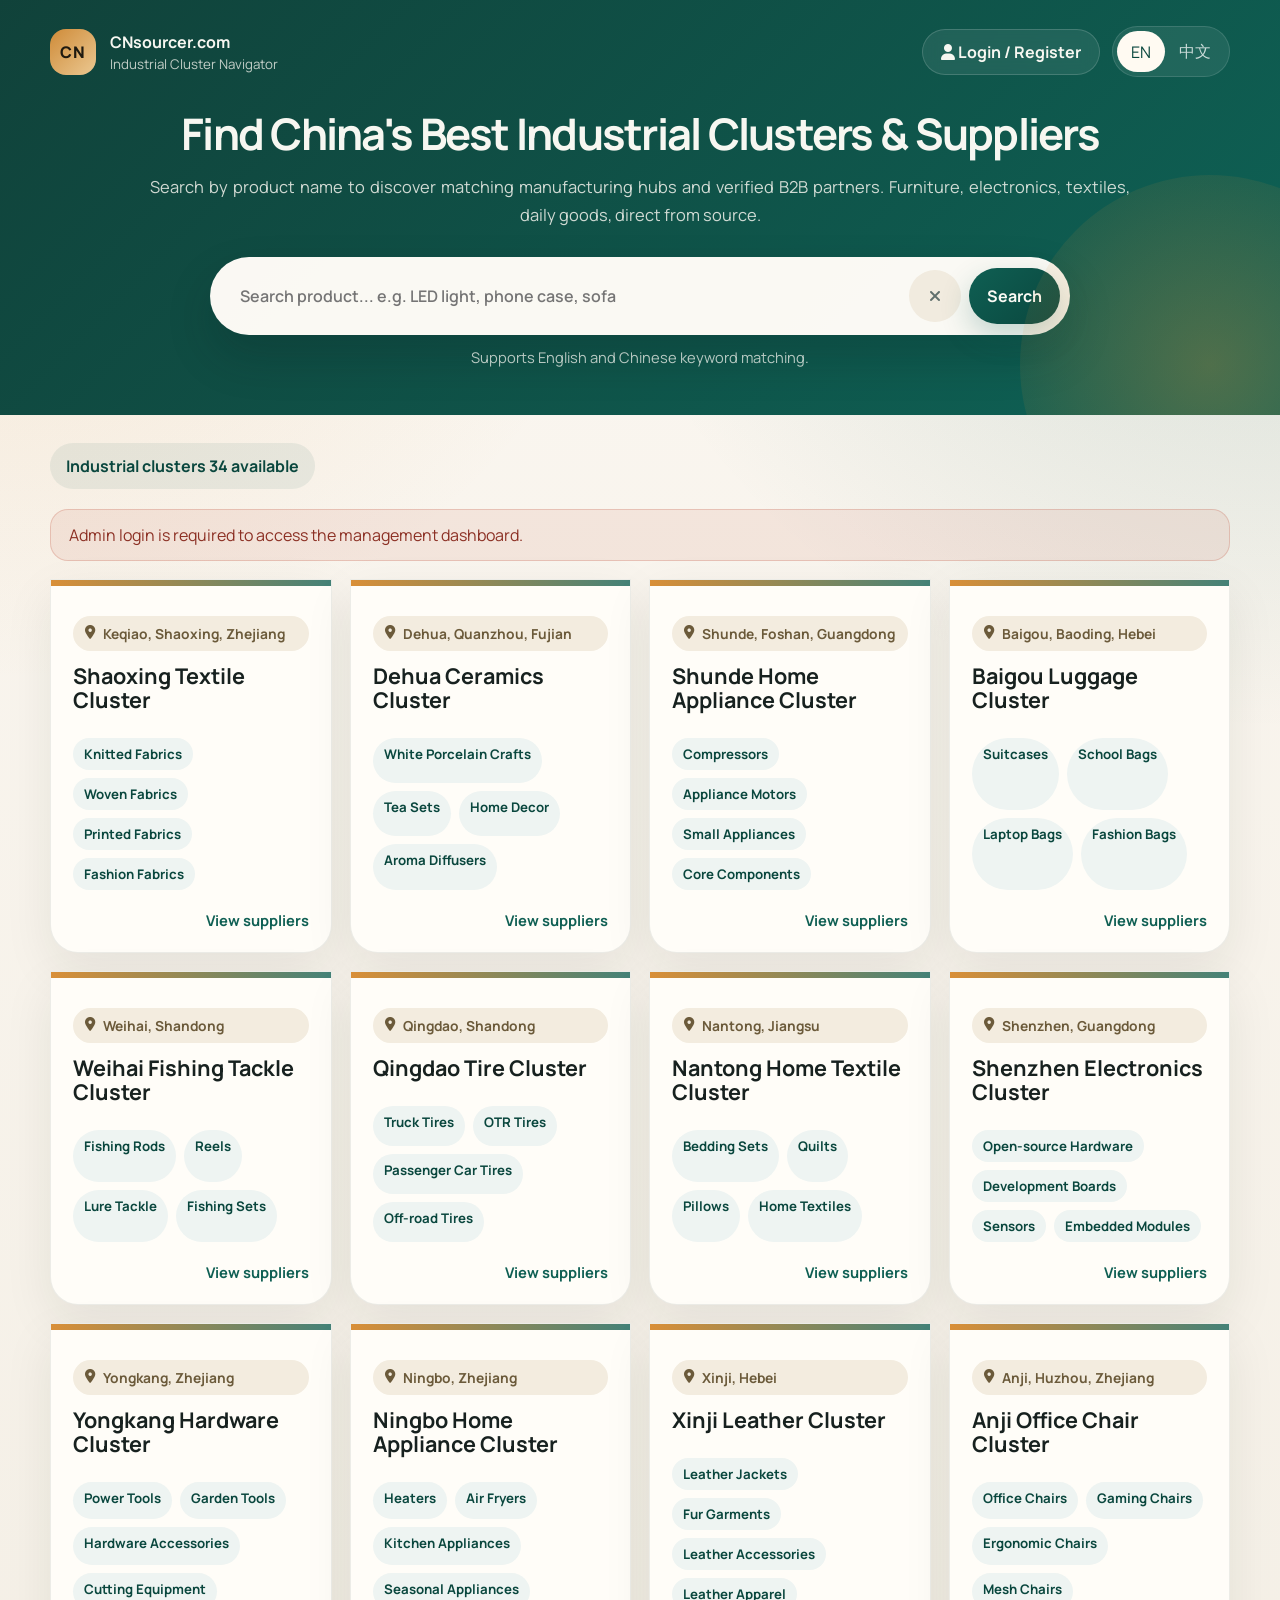
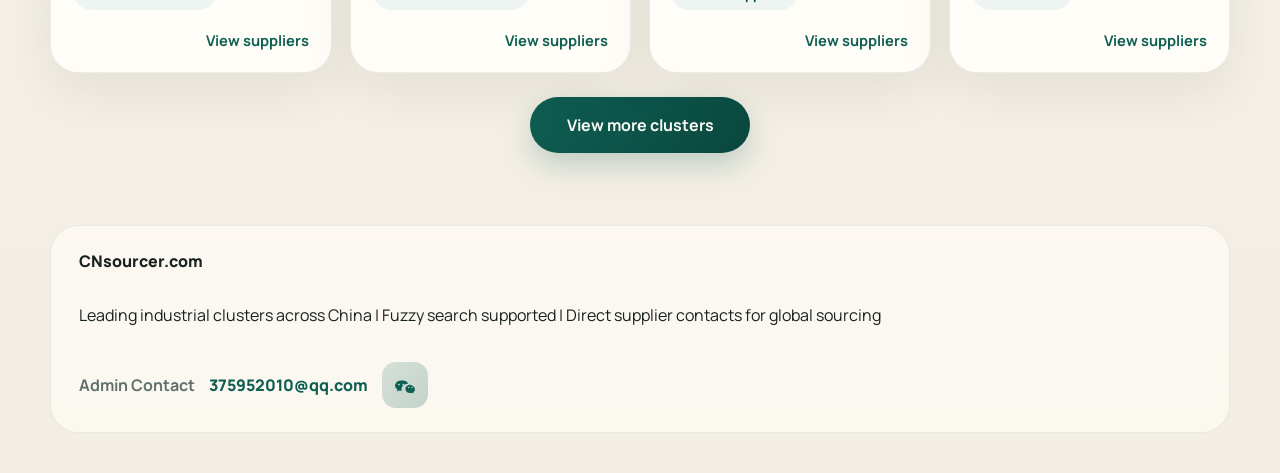
==== cloudflare-deploy/admin.html @ f12308df "Add files via upload" ====
<!DOCTYPE html>
<html lang="en">
<head>
    <meta charset="UTF-8">
    <meta name="viewport" content="width=device-width, initial-scale=1.0, viewport-fit=cover">
    <title>CNsourcer Admin | Manage Clusters &amp; Suppliers</title>
    <meta name="description" content="Static admin panel for managing CNsourcer industrial clusters and supplier data.">
    <meta name="robots" content="noindex,nofollow">
    <meta name="theme-color" content="#0f5f53">
    <link rel="icon" type="image/svg+xml" href="./favicon.svg">
    <link rel="shortcut icon" href="./favicon.svg">
    <link rel="preconnect" href="https://fonts.googleapis.com">
    <link rel="preconnect" href="https://fonts.gstatic.com" crossorigin>
    <link href="https://fonts.googleapis.com/css2?family=Manrope:wght@400;500;600;700;800&display=swap" rel="stylesheet">
    <link rel="stylesheet" href="https://cdnjs.cloudflare.com/ajax/libs/font-awesome/6.5.2/css/all.min.css">
    <link rel="stylesheet" href="./assets/css/site.css">
</head>
<body data-page="admin">
    <header class="admin-hero">
        <div class="container">
            <div class="topbar">
                <a class="brand" href="./index.html">
                    <span class="brand-mark">CN</span>
                    <span class="brand-copy">
                        <strong>CNsourcer Admin</strong>
                        <small>Static data workspace</small>
                    </span>
                </a>
                <div class="topbar-actions">
                    <a class="ghost-link" href="./index.html">View Site</a>
                    <div id="adminSessionControls" class="auth-controls"></div>
                </div>
            </div>

            <div class="admin-hero-copy">
                <p class="eyebrow">Cloudflare-ready admin panel</p>
                <h1>Manage industrial clusters and suppliers without a backend</h1>
                <p class="hero-desc">Edit content in the browser, import an existing JSON file, then export the new `site-data.json` for upload. This keeps the whole project deployable as pure static files.</p>
            </div>
        </div>
    </header>

    <main class="page-main">
        <div class="container admin-layout">
            <section class="admin-sidebar card">
                <div class="sidebar-section">
                    <p class="section-kicker">Workspace</p>
                    <h2>Data controls</h2>
                    <p class="muted">Changes stay in your browser until you export them.</p>
                </div>

                <div class="action-stack">
                    <button class="primary-btn wide-btn" id="exportJsonBtn" type="button">
                        <i class="fas fa-download"></i>
                        Export `site-data.json`
                    </button>
                    <label class="secondary-btn wide-btn file-label" for="importJsonInput">
                        <i class="fas fa-upload"></i>
                        Import JSON
                    </label>
                    <input id="importJsonInput" type="file" accept=".json,application/json" hidden>
                    <button class="secondary-btn wide-btn" id="copyJsonBtn" type="button">
                        <i class="fas fa-copy"></i>
                        Copy JSON
                    </button>
                    <button class="danger-btn wide-btn" id="resetDataBtn" type="button">
                        <i class="fas fa-rotate-left"></i>
                        Reset to bundled data
                    </button>
                </div>

                <div class="sidebar-section">
                    <p class="section-kicker">Quick stats</p>
                    <div class="metric-list" id="adminMetrics"></div>
                </div>

                <div class="sidebar-section">
                    <p class="section-kicker">How to update Cloudflare</p>
                    <ol class="simple-steps">
                        <li>Edit records here.</li>
                        <li>Click <strong>Export `site-data.json`</strong>.</li>
                        <li>Replace `/data/site-data.json` in your project files.</li>
                        <li>Upload the whole folder to Cloudflare Pages.</li>
                    </ol>
                </div>
            </section>

            <section class="admin-main">
                <section id="adminNotice" class="status-banner hidden" aria-live="polite"></section>

                <section class="card admin-section">
                    <div class="section-head">
                        <div>
                            <p class="section-kicker">Industrial clusters</p>
                            <h2>Manage clusters</h2>
                        </div>
                        <button class="primary-btn" id="addIndustryBtn" type="button">
                            <i class="fas fa-plus"></i>
                            Add cluster
                        </button>
                    </div>
                    <div class="filter-row admin-tools">
                        <label class="search-filter" for="industrySearchInput">
                            Search clusters
                            <input id="industrySearchInput" type="text" placeholder="Search by ID, name, location, or product">
                        </label>
                    </div>
                    <div id="industryList" class="editor-list"></div>
                </section>

                <section class="card admin-section">
                    <div class="section-head">
                        <div>
                            <p class="section-kicker">Suppliers</p>
                            <h2>Manage merchants</h2>
                        </div>
                        <button class="primary-btn" id="addMerchantBtn" type="button">
                            <i class="fas fa-plus"></i>
                            Add merchant
                        </button>
                    </div>
                    <div class="filter-row admin-tools">
                        <label class="search-filter" for="merchantSearchInput">
                            Search merchants
                            <input id="merchantSearchInput" type="text" placeholder="Search by merchant, website, product, or cluster ID">
                        </label>
                        <label class="select-filter" for="merchantIndustryFilter">
                            Filter by cluster
                            <select id="merchantIndustryFilter"></select>
                        </label>
                    </div>
                    <div id="merchantList" class="editor-list"></div>
                </section>
            </section>
        </div>
    </main>

    <script src="./assets/js/admin-app.js" type="module"></script>
</body>
</html>
---- cloudflare-deploy/assets/css/site.css ----
:root {
    --bg: #f4efe7;
    --surface: rgba(255, 252, 247, 0.88);
    --surface-strong: #fffdf8;
    --ink: #17211f;
    --muted: #60706d;
    --line: rgba(24, 37, 35, 0.08);
    --brand: #0f5f53;
    --brand-strong: #0a473e;
    --accent: #d98f38;
    --danger: #c45745;
    --shadow: 0 18px 50px rgba(23, 33, 31, 0.08);
    --radius-xl: 28px;
    --radius-lg: 20px;
    --radius-md: 14px;
}

* {
    box-sizing: border-box;
}

html {
    scroll-behavior: smooth;
}

body {
    margin: 0;
    min-height: 100vh;
    font-family: "Manrope", sans-serif;
    color: var(--ink);
    background:
        radial-gradient(circle at top left, rgba(217, 143, 56, 0.18), transparent 28%),
        radial-gradient(circle at top right, rgba(15, 95, 83, 0.2), transparent 30%),
        linear-gradient(180deg, #fbf7f1 0%, #f3eee4 100%);
}

a {
    color: inherit;
    text-decoration: none;
}

button,
input,
select,
textarea {
    font: inherit;
}

button {
    cursor: pointer;
}

.hidden {
    display: none !important;
}

.container {
    width: min(1180px, calc(100% - 32px));
    margin: 0 auto;
}

.hero-shell,
.admin-hero {
    padding: 26px 0 48px;
}

.hero-shell {
    background:
        linear-gradient(135deg, rgba(16, 66, 58, 0.96), rgba(14, 101, 88, 0.88)),
        linear-gradient(120deg, #16433d, #0d4f46);
    color: #f7f7f1;
    position: relative;
    overflow: hidden;
}

.hero-shell::after,
.admin-hero::after {
    content: "";
    position: absolute;
    inset: auto -120px -140px auto;
    width: 380px;
    height: 380px;
    border-radius: 50%;
    background: radial-gradient(circle, rgba(217, 143, 56, 0.32), rgba(217, 143, 56, 0));
    pointer-events: none;
}

.admin-hero {
    background:
        linear-gradient(140deg, rgba(23, 33, 31, 0.98), rgba(58, 77, 72, 0.92)),
        linear-gradient(140deg, #222f2d, #455955);
    color: #faf8f2;
    position: relative;
    overflow: hidden;
}

.topbar {
    display: flex;
    align-items: center;
    justify-content: space-between;
    gap: 20px;
    margin-bottom: 36px;
}

.brand {
    display: inline-flex;
    align-items: center;
    gap: 14px;
}

.brand-mark {
    width: 46px;
    height: 46px;
    display: inline-grid;
    place-items: center;
    border-radius: 16px;
    background: linear-gradient(135deg, rgba(217, 143, 56, 0.95), rgba(247, 207, 150, 0.95));
    color: #1f1a10;
    font-weight: 800;
    letter-spacing: 0.04em;
}

.brand-copy {
    display: flex;
    flex-direction: column;
    gap: 2px;
}

.brand-copy strong {
    font-size: 1rem;
}

.brand-copy small {
    color: rgba(250, 248, 242, 0.76);
}

.topbar-actions {
    display: flex;
    align-items: center;
    gap: 12px;
    flex-wrap: wrap;
}

.auth-controls,
.account-actions {
    display: flex;
    align-items: center;
    gap: 10px;
    flex-wrap: wrap;
}

.ghost-link,
.auth-trigger,
.account-chip,
.lang-switch,
.secondary-btn,
.danger-btn,
.primary-btn {
    border-radius: 999px;
}

.ghost-link {
    padding: 11px 18px;
    border: 1px solid rgba(255, 255, 255, 0.16);
    background: rgba(255, 255, 255, 0.08);
    backdrop-filter: blur(8px);
}

.auth-trigger,
.account-chip {
    padding: 11px 18px;
    border: 1px solid rgba(255, 255, 255, 0.16);
    background: rgba(255, 255, 255, 0.08);
    color: #f7f7f1;
    backdrop-filter: blur(8px);
    font-weight: 700;
}

.account-chip {
    display: inline-flex;
    align-items: center;
    gap: 8px;
}

.lang-switch {
    display: inline-flex;
    padding: 4px;
    background: rgba(255, 255, 255, 0.08);
    border: 1px solid rgba(255, 255, 255, 0.12);
}

.lang-btn {
    border: 0;
    padding: 9px 14px;
    color: rgba(255, 255, 255, 0.76);
    background: transparent;
    border-radius: 999px;
    transition: background-color 0.2s ease, color 0.2s ease;
}

.lang-btn.active {
    background: #fffaf2;
    color: var(--brand-strong);
}

.hero-grid {
    display: grid;
    grid-template-columns: 1fr;
    gap: 28px;
    align-items: center;
}

.eyebrow,
.section-kicker {
    margin: 0 0 12px;
    text-transform: uppercase;
    letter-spacing: 0.12em;
    font-size: 0.78rem;
    font-weight: 800;
    color: rgba(255, 243, 225, 0.72);
}

.hero-copy h1,
.admin-hero-copy h1 {
    margin: 0;
    font-size: clamp(2rem, 3.4vw, 3.4rem);
    line-height: 0.96;
    letter-spacing: -0.04em;
    max-width: none;
    white-space: nowrap;
}

.hero-copy {
    max-width: 980px;
    margin: 0 auto;
    text-align: center;
}

.hero-desc {
    margin: 18px 0 0;
    max-width: 980px;
    color: rgba(250, 248, 242, 0.82);
    font-size: 1.03rem;
    margin-left: auto;
    margin-right: auto;
    text-align: justify;
    text-align-last: center;
    line-height: 1.7;
}

.hero-metrics,
.metric-list {
    display: grid;
    gap: 12px;
    margin-top: 24px;
}

.hero-metrics {
    grid-template-columns: repeat(3, minmax(0, 1fr));
    max-width: 620px;
}

.metric-chip {
    padding: 14px 16px;
    border-radius: 18px;
    background: rgba(255, 255, 255, 0.08);
    border: 1px solid rgba(255, 255, 255, 0.12);
}

.metric-chip strong,
.metric-card strong {
    display: block;
    font-size: 1.1rem;
    margin-bottom: 4px;
}

.metric-chip span,
.metric-card span {
    color: rgba(250, 248, 242, 0.7);
    font-size: 0.9rem;
}

.hero-panel,
.card {
    background: var(--surface);
    border: 1px solid rgba(255, 255, 255, 0.24);
    box-shadow: var(--shadow);
    backdrop-filter: blur(12px);
}

.hero-panel {
    border-radius: 999px;
    padding: 0;
    width: min(100%, 860px);
    margin: 28px auto 0;
    background: transparent;
    border: 0;
    box-shadow: none;
    backdrop-filter: none;
}

.search-card {
    background: rgba(255, 252, 247, 0.98);
    border-radius: 999px;
    padding: 10px 10px 10px 24px;
    color: var(--ink);
    box-shadow: 0 22px 44px rgba(9, 33, 30, 0.22);
}

.search-label {
    display: none;
}

.search-row {
    display: grid;
    grid-template-columns: 1fr auto auto;
    gap: 8px;
    align-items: center;
}

.search-row input,
.field-grid input,
.field-grid textarea,
.field-grid select,
.filter-row select {
    width: 100%;
    border: 1px solid var(--line);
    border-radius: 999px;
    background: transparent;
    padding: 18px 18px;
    color: var(--ink);
    transition: border-color 0.2s ease, box-shadow 0.2s ease;
}

.search-row input {
    border: 0;
    padding-left: 6px;
    font-size: 1rem;
    font-weight: 600;
}

.search-row input:focus,
.field-grid input:focus,
.field-grid textarea:focus,
.field-grid select:focus,
.filter-row select:focus {
    outline: none;
    border-color: rgba(15, 95, 83, 0.48);
    box-shadow: 0 0 0 4px rgba(15, 95, 83, 0.1);
}

.primary-btn,
.secondary-btn,
.danger-btn {
    border: 0;
    padding: 14px 18px;
    font-weight: 700;
    display: inline-flex;
    align-items: center;
    justify-content: center;
    gap: 10px;
}

.primary-btn {
    background: linear-gradient(135deg, var(--brand), var(--brand-strong));
    color: #fbfaf4;
    box-shadow: 0 12px 30px rgba(15, 95, 83, 0.24);
    min-height: 56px;
}

.secondary-btn {
    background: #f2ece1;
    color: var(--ink);
    border: 1px solid rgba(24, 37, 35, 0.08);
}

.danger-btn {
    background: rgba(196, 87, 69, 0.12);
    color: var(--danger);
    border: 1px solid rgba(196, 87, 69, 0.18);
}

.clear-btn {
    width: 52px;
    height: 52px;
    border: 0;
    border-radius: 999px;
    background: #f1ebdf;
    color: var(--muted);
}

.helper-text,
.muted {
    margin: 10px 6px 0;
    color: var(--muted);
    font-size: 0.92rem;
}

.hero-helper {
    margin-top: 12px;
    color: rgba(250, 248, 242, 0.72);
    text-align: center;
}

.page-main {
    padding: 28px 0 72px;
}

.toolbar {
    display: flex;
    align-items: center;
    justify-content: space-between;
    gap: 16px;
    flex-wrap: wrap;
    margin-bottom: 20px;
}

.result-pill {
    padding: 12px 16px;
    border-radius: 999px;
    background: rgba(15, 95, 83, 0.08);
    color: var(--brand-strong);
    font-weight: 700;
}

.toolbar-actions {
    display: flex;
    gap: 10px;
    flex-wrap: wrap;
}

.link-btn {
    border: 0;
    background: transparent;
    color: var(--brand);
    font-weight: 700;
    padding: 0;
}

.status-banner {
    border-radius: 18px;
    padding: 14px 18px;
    margin-bottom: 18px;
    border: 1px solid rgba(15, 95, 83, 0.14);
    background: rgba(15, 95, 83, 0.08);
    color: var(--brand-strong);
}

.industries-grid,
.merchants-grid {
    display: grid;
    gap: 18px;
}

.industries-grid {
    grid-template-columns: repeat(auto-fit, minmax(260px, 1fr));
}

.merchants-grid {
    grid-template-columns: repeat(auto-fit, minmax(300px, 1fr));
}

.industry-card,
.merchant-card,
.editor-card {
    position: relative;
    background: var(--surface-strong);
    border-radius: 0 0 var(--radius-xl) var(--radius-xl);
    border: 1px solid rgba(24, 37, 35, 0.08);
    box-shadow: var(--shadow);
    transition: transform 0.22s ease, box-shadow 0.22s ease, border-color 0.22s ease;
}

.industry-card,
.merchant-card {
    padding: 22px;
    cursor: pointer;
}

.industry-card {
    display: flex;
    flex-direction: column;
}

.industry-card:hover,
.merchant-card:hover {
    transform: translateY(-6px);
    box-shadow: 0 26px 52px rgba(23, 33, 31, 0.15);
    border-color: rgba(15, 95, 83, 0.22);
}

.industry-card:hover::before,
.merchant-card:hover::before {
    background: linear-gradient(90deg, rgba(217, 143, 56, 0.95), rgba(15, 95, 83, 0.95));
}

.industry-card::before,
.merchant-card::before {
    content: "";
    position: absolute;
    inset: 0 auto auto 0;
    width: 100%;
    height: 6px;
    border-radius: 0;
    background: linear-gradient(90deg, var(--accent), rgba(15, 95, 83, 0.78));
}

.industry-name,
.merchant-name {
    margin: 0 0 10px;
    font-size: 1.35rem;
    line-height: 1.1;
}

.industry-location,
.industry-pill {
    display: inline-flex;
    align-items: center;
    gap: 8px;
    padding: 8px 12px;
    border-radius: 999px;
    background: #f3ecdf;
    color: #6b5a3a;
    font-size: 0.86rem;
    font-weight: 700;
}

.tag-row {
    display: flex;
    flex-wrap: wrap;
    gap: 8px;
    margin-top: 16px;
}

.industry-card .tag-row {
    flex: 1;
}

.tag {
    padding: 7px 11px;
    border-radius: 999px;
    background: #eef4f2;
    color: var(--brand-strong);
    font-size: 0.83rem;
    font-weight: 700;
}

.card-footer {
    margin-top: 20px;
    display: flex;
    justify-content: space-between;
    gap: 10px;
    align-items: center;
    color: var(--muted);
    font-size: 0.92rem;
}

.industry-card .card-footer {
    justify-content: flex-end;
}

.merchant-products {
    margin: 14px 0;
    color: #2b3936;
    line-height: 1.65;
}

.contact-list {
    display: grid;
    gap: 8px;
    padding-top: 14px;
    border-top: 1px solid rgba(24, 37, 35, 0.08);
}

.contact-list a,
.contact-list span {
    display: inline-flex;
    align-items: center;
    gap: 10px;
    color: var(--brand);
}

.detail-shell {
    padding: 22px;
    border-radius: 32px;
    background: rgba(255, 253, 248, 0.72);
    border: 1px solid rgba(24, 37, 35, 0.08);
    box-shadow: var(--shadow);
}

.detail-head {
    display: flex;
    align-items: flex-start;
    justify-content: space-between;
    gap: 18px;
    margin-bottom: 18px;
    flex-wrap: wrap;
}

.no-results {
    padding: 42px 24px;
    border-radius: 28px;
    background: rgba(255, 253, 248, 0.82);
    border: 1px solid rgba(24, 37, 35, 0.08);
    text-align: center;
    box-shadow: var(--shadow);
}

.more-wrap {
    display: flex;
    justify-content: center;
    margin-top: 24px;
}

.more-btn {
    min-width: 220px;
}

.highlight {
    background: rgba(217, 143, 56, 0.24);
    border-radius: 6px;
    padding: 0 4px;
}

.site-footer {
    padding: 0 0 40px;
}

.footer-wrap {
    display: flex;
    justify-content: space-between;
    gap: 20px;
    align-items: center;
    flex-wrap: wrap;
    padding: 24px 28px;
    border-radius: 28px;
    background: rgba(255, 252, 247, 0.68);
    border: 1px solid rgba(24, 37, 35, 0.08);
}

.footer-main {
    display: grid;
    gap: 8px;
}

.footer-title {
    margin: 0 0 8px;
    font-weight: 800;
}

.footer-contact {
    display: flex;
    align-items: center;
    gap: 14px;
    flex-wrap: wrap;
}

.footer-contact-label {
    color: var(--muted);
    font-weight: 700;
}

.footer-contact-link {
    color: var(--brand);
    font-weight: 800;
}

.wechat-trigger {
    width: 46px;
    height: 46px;
    display: inline-grid;
    place-items: center;
    border: 0;
    border-radius: 14px;
    background: linear-gradient(135deg, rgba(15, 95, 83, 0.16), rgba(15, 95, 83, 0.24));
    color: var(--brand);
}

.wechat-trigger svg {
    width: 24px;
    height: 24px;
    fill: currentColor;
}

.qr-modal {
    position: fixed;
    inset: 0;
    display: grid;
    place-items: center;
    z-index: 48;
    padding: 20px;
}

.qr-backdrop {
    position: absolute;
    inset: 0;
    background: rgba(12, 29, 26, 0.45);
    backdrop-filter: blur(6px);
}

.qr-dialog {
    position: relative;
    width: min(100%, 520px);
    padding: 28px;
    border-radius: 28px;
    background: linear-gradient(180deg, rgba(255, 252, 247, 0.98), rgba(247, 240, 231, 0.96));
    box-shadow: 0 28px 80px rgba(12, 29, 26, 0.22);
    border: 1px solid rgba(24, 37, 35, 0.08);
    text-align: center;
}

.qr-image {
    display: block;
    width: min(100%, 420px);
    margin: 18px auto 0;
    border-radius: 18px;
    background: white;
}

.auth-modal {
    position: fixed;
    inset: 0;
    display: grid;
    place-items: center;
    z-index: 50;
    padding: 20px;
}

.auth-backdrop {
    position: absolute;
    inset: 0;
    background: rgba(12, 29, 26, 0.52);
    backdrop-filter: blur(8px);
}

.auth-dialog {
    position: relative;
    width: min(100%, 460px);
    padding: 28px;
    border-radius: 28px;
    background: linear-gradient(180deg, rgba(255, 252, 247, 0.98), rgba(247, 240, 231, 0.96));
    box-shadow: 0 28px 80px rgba(12, 29, 26, 0.24);
    border: 1px solid rgba(24, 37, 35, 0.08);
}

.auth-close {
    position: absolute;
    top: 14px;
    right: 14px;
    width: 40px;
    height: 40px;
    border: 0;
    border-radius: 999px;
    background: #f1ebdf;
    color: var(--ink);
}

.auth-kicker {
    color: var(--muted);
    margin-bottom: 10px;
}

.auth-dialog h2 {
    margin: 0 0 18px;
    font-size: 1.8rem;
    line-height: 1.05;
}

.auth-tabs {
    display: inline-flex;
    gap: 6px;
    margin-bottom: 18px;
    padding: 4px;
    border-radius: 999px;
    background: #efe6d8;
}

.auth-tab {
    border: 0;
    border-radius: 999px;
    padding: 10px 16px;
    background: transparent;
    color: var(--muted);
    font-weight: 700;
}

.auth-tab.active {
    background: #fffdf8;
    color: var(--brand-strong);
    box-shadow: 0 8px 20px rgba(23, 33, 31, 0.08);
}

.auth-form {
    display: grid;
    gap: 12px;
}

.auth-form label {
    display: grid;
    gap: 6px;
    font-size: 0.92rem;
    font-weight: 700;
}

.auth-form input {
    width: 100%;
    border: 1px solid var(--line);
    border-radius: 16px;
    background: rgba(255, 255, 255, 0.92);
    padding: 15px 16px;
}

.auth-hint {
    margin: 0;
    color: var(--muted);
    font-size: 0.9rem;
}

.auth-message {
    margin: 0;
    padding: 12px 14px;
    border-radius: 16px;
    background: rgba(15, 95, 83, 0.08);
    color: var(--brand-strong);
    font-size: 0.92rem;
}

.auth-message.error {
    background: rgba(196, 87, 69, 0.12);
    color: #8c3024;
}

.admin-layout {
    display: grid;
    grid-template-columns: 320px minmax(0, 1fr);
    gap: 22px;
}

.card {
    border-radius: 28px;
}

.admin-sidebar,
.admin-section {
    padding: 24px;
}

.sidebar-section + .sidebar-section {
    margin-top: 28px;
}

.action-stack {
    display: grid;
    gap: 10px;
}

.wide-btn {
    width: 100%;
}

.file-label {
    cursor: pointer;
}

.metric-card {
    padding: 14px 16px;
    border-radius: 18px;
    background: #f7f1e6;
}

.metric-card span {
    color: var(--muted);
}

.simple-steps {
    margin: 14px 0 0;
    padding-left: 18px;
    color: var(--muted);
    line-height: 1.6;
}

.admin-main {
    display: grid;
    gap: 22px;
}

.section-head {
    display: flex;
    align-items: center;
    justify-content: space-between;
    gap: 14px;
    flex-wrap: wrap;
    margin-bottom: 18px;
}

.section-head h2,
.sidebar-section h2 {
    margin: 0;
    font-size: 1.45rem;
}

.editor-list {
    display: grid;
    gap: 16px;
}

.editor-card {
    padding: 18px;
    scroll-margin-top: 110px;
}

.editor-card h3 {
    margin: 0;
    font-size: 1.08rem;
}

.editor-card-head {
    display: flex;
    align-items: center;
    justify-content: space-between;
    gap: 12px;
    margin-bottom: 14px;
    flex-wrap: wrap;
}

.field-grid {
    display: grid;
    gap: 12px;
}

.field-grid.two-col {
    grid-template-columns: repeat(2, minmax(0, 1fr));
}

.field-grid label,
.filter-row label {
    display: grid;
    gap: 6px;
    font-size: 0.92rem;
    font-weight: 700;
    color: var(--ink);
}

.field-grid textarea {
    min-height: 92px;
    resize: vertical;
}

.editor-actions {
    margin-top: 14px;
    display: flex;
    justify-content: flex-end;
}

.filter-row {
    display: flex;
    align-items: center;
    gap: 12px;
    flex-wrap: wrap;
    margin-bottom: 18px;
}

.admin-tools {
    position: sticky;
    top: 12px;
    z-index: 2;
    padding: 14px;
    border-radius: 18px;
    background: rgba(255, 252, 247, 0.96);
    border: 1px solid rgba(24, 37, 35, 0.08);
    box-shadow: 0 12px 28px rgba(23, 33, 31, 0.06);
}

.search-filter {
    flex: 1 1 320px;
}

.select-filter {
    flex: 0 1 260px;
}

.search-filter input,
.select-filter select {
    width: 100%;
}

.empty-state {
    padding: 18px;
    border-radius: 20px;
    background: #f7f1e6;
    color: var(--muted);
}

@media (max-width: 960px) {
    .admin-layout {
        grid-template-columns: 1fr;
    }

    .hero-copy h1,
    .admin-hero-copy h1 {
        max-width: none;
    }
}

@media (max-width: 720px) {
    .container {
        width: min(100% - 20px, 1180px);
    }

    .topbar,
    .toolbar,
    .detail-head,
    .footer-wrap,
    .section-head {
        align-items: stretch;
    }

    .field-grid.two-col {
        grid-template-columns: 1fr;
    }

    .search-card {
        border-radius: 28px;
        padding: 14px;
    }

    .hero-copy h1,
    .admin-hero-copy h1 {
        font-size: clamp(2rem, 7vw, 2.7rem);
        white-space: normal;
    }

    .search-row input {
        border: 1px solid var(--line);
        background: rgba(255, 255, 255, 0.9);
        padding-left: 18px;
        min-width: 0;
    }

    .search-row {
        grid-template-columns: minmax(0, 1fr) auto;
        align-items: center;
    }

    .search-row .primary-btn {
        grid-column: 1 / -1;
    }

    .hero-metrics {
        grid-template-columns: 1fr;
    }

    .ghost-link,
    .auth-trigger,
    .account-chip,
    .lang-switch,
    .primary-btn,
    .secondary-btn,
    .danger-btn {
        width: 100%;
    }

    .topbar-actions {
        width: 100%;
    }

    .footer-contact {
        width: 100%;
        justify-content: flex-start;
    }
}
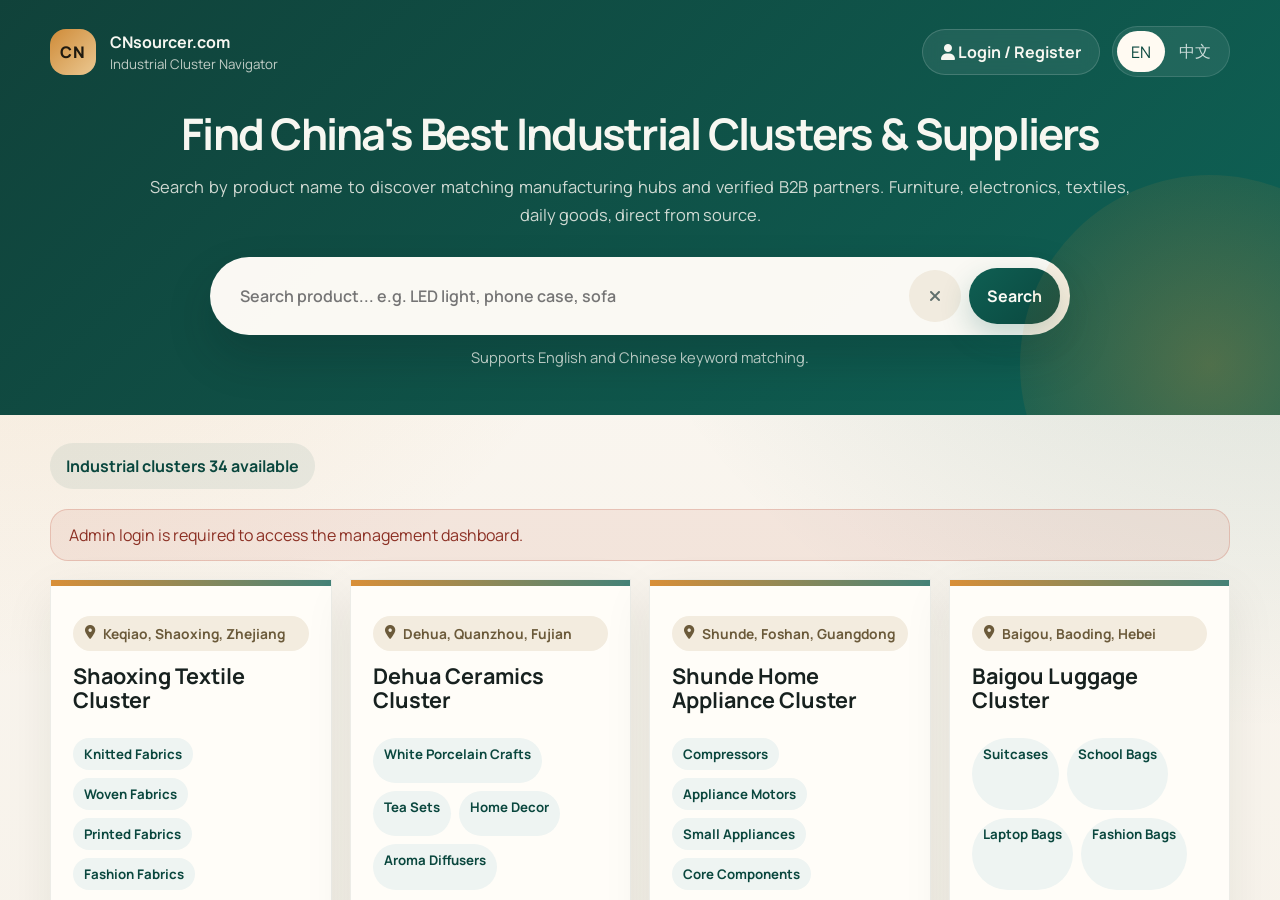
==== commit 765c8ec9: "Add files via upload" ====
--- a/cloudflare-deploy/admin.html
+++ b/cloudflare-deploy/admin.html
@@ -3,8 +3,8 @@
 <head>
     <meta charset="UTF-8">
     <meta name="viewport" content="width=device-width, initial-scale=1.0, viewport-fit=cover">
-    <title>CNsourcer Admin | Manage Clusters &amp; Suppliers</title>
-    <meta name="description" content="Static admin panel for managing CNsourcer industrial clusters and supplier data.">
+    <title>CNsourcer Admin | Publish Clusters &amp; Suppliers</title>
+    <meta name="description" content="Cloudflare-backed admin panel for publishing CNsourcer industrial clusters and supplier data.">
     <meta name="robots" content="noindex,nofollow">
     <meta name="theme-color" content="#0f5f53">
     <link rel="icon" type="image/svg+xml" href="./favicon.svg">
@@ -23,7 +23,7 @@
                     <span class="brand-mark">CN</span>
                     <span class="brand-copy">
                         <strong>CNsourcer Admin</strong>
-                        <small>Static data workspace</small>
+                        <small>Publishing workspace</small>
                     </span>
                 </a>
                 <div class="topbar-actions">
@@ -33,9 +33,9 @@
             </div>
 
             <div class="admin-hero-copy">
-                <p class="eyebrow">Cloudflare-ready admin panel</p>
-                <h1>Manage industrial clusters and suppliers without a backend</h1>
-                <p class="hero-desc">Edit content in the browser, import an existing JSON file, then export the new `site-data.json` for upload. This keeps the whole project deployable as pure static files.</p>
+                <p class="eyebrow">Cloudflare Pages + D1</p>
+                <h1>Publish industrial clusters and suppliers like a real CMS</h1>
+                <p class="hero-desc">Add new records here and save them directly into your Cloudflare database. The public site reads the latest data automatically, so you no longer need to export JSON and re-upload the whole project for each update.</p>
             </div>
         </div>
     </header>
@@ -45,25 +45,34 @@
             <section class="admin-sidebar card">
                 <div class="sidebar-section">
                     <p class="section-kicker">Workspace</p>
-                    <h2>Data controls</h2>
-                    <p class="muted">Changes stay in your browser until you export them.</p>
+                    <h2>Publishing controls</h2>
+                    <p class="muted">Backend mode saves directly to Cloudflare D1. Fallback tools remain available if the API is offline.</p>
                 </div>
 
                 <div class="action-stack">
-                    <button class="primary-btn wide-btn" id="exportJsonBtn" type="button">
+                    <div class="mode-badge" id="backendModeBadge">Connecting to backend...</div>
+                    <button class="primary-btn wide-btn" id="scrollQuickPublishBtn" type="button">
+                        <i class="fas fa-bolt"></i>
+                        Quick publish
+                    </button>
+                    <button class="secondary-btn wide-btn" id="scrollMerchantManagerBtn" type="button">
+                        <i class="fas fa-store"></i>
+                        Jump to merchant manager
+                    </button>
+                    <button class="secondary-btn wide-btn fallback-tool" id="exportJsonBtn" type="button">
                         <i class="fas fa-download"></i>
                         Export `site-data.json`
                     </button>
-                    <label class="secondary-btn wide-btn file-label" for="importJsonInput">
+                    <label class="secondary-btn wide-btn file-label fallback-tool" for="importJsonInput">
                         <i class="fas fa-upload"></i>
                         Import JSON
                     </label>
                     <input id="importJsonInput" type="file" accept=".json,application/json" hidden>
-                    <button class="secondary-btn wide-btn" id="copyJsonBtn" type="button">
+                    <button class="secondary-btn wide-btn fallback-tool" id="copyJsonBtn" type="button">
                         <i class="fas fa-copy"></i>
                         Copy JSON
                     </button>
-                    <button class="danger-btn wide-btn" id="resetDataBtn" type="button">
+                    <button class="danger-btn wide-btn fallback-tool" id="resetDataBtn" type="button">
                         <i class="fas fa-rotate-left"></i>
                         Reset to bundled data
                     </button>
@@ -75,28 +84,132 @@
                 </div>
 
                 <div class="sidebar-section">
-                    <p class="section-kicker">How to update Cloudflare</p>
+                    <p class="section-kicker">How publishing works</p>
                     <ol class="simple-steps">
-                        <li>Edit records here.</li>
-                        <li>Click <strong>Export `site-data.json`</strong>.</li>
-                        <li>Replace `/data/site-data.json` in your project files.</li>
-                        <li>Upload the whole folder to Cloudflare Pages.</li>
+                        <li>Log in as the admin account.</li>
+                        <li>Use Quick publish to add a cluster or merchant.</li>
+                        <li>Save edits in the manager list when you update existing records.</li>
+                        <li>The public site will read the latest data from the backend automatically.</li>
                     </ol>
                 </div>
             </section>
 
             <section class="admin-main">
                 <section id="adminNotice" class="status-banner hidden" aria-live="polite"></section>
+
+                <section class="card admin-section" id="quickPublishSection">
+                    <div class="section-head">
+                        <div>
+                            <p class="section-kicker">Quick publish</p>
+                            <h2>Add new records fast</h2>
+                        </div>
+                    </div>
+                    <div class="quick-publish-grid">
+                        <form class="editor-card quick-form" id="quickIndustryForm">
+                            <div class="editor-card-head">
+                                <h3>New cluster</h3>
+                                <span class="industry-pill">Direct publish</span>
+                            </div>
+                            <div class="field-grid two-col">
+                                <label>
+                                    Cluster ID
+                                    <input id="quickIndustryId" type="text" placeholder="ind35">
+                                </label>
+                                <label>
+                                    English name
+                                    <input id="quickIndustryNameEn" type="text" placeholder="Ningbo Appliance Cluster">
+                                </label>
+                                <label>
+                                    Chinese name
+                                    <input id="quickIndustryNameZh" type="text" placeholder="宁波家电产业带">
+                                </label>
+                                <label>
+                                    English location
+                                    <input id="quickIndustryLocationEn" type="text" placeholder="Ningbo, Zhejiang">
+                                </label>
+                                <label>
+                                    Chinese location
+                                    <input id="quickIndustryLocationZh" type="text" placeholder="浙江省 · 宁波市">
+                                </label>
+                                <label>
+                                    Main products (EN)
+                                    <input id="quickIndustryProductsEn" type="text" placeholder="Fan, Rice Cooker, Air Fryer">
+                                </label>
+                            </div>
+                            <div class="field-grid">
+                                <label>
+                                    Main products (ZH)
+                                    <textarea id="quickIndustryProductsZh" placeholder="风扇, 电饭煲, 空气炸锅"></textarea>
+                                </label>
+                            </div>
+                            <div class="editor-actions">
+                                <button class="primary-btn" id="publishIndustryBtn" type="submit">
+                                    <i class="fas fa-paper-plane"></i>
+                                    Publish cluster
+                                </button>
+                            </div>
+                        </form>
+
+                        <form class="editor-card quick-form" id="quickMerchantForm">
+                            <div class="editor-card-head">
+                                <h3>New merchant</h3>
+                                <span class="industry-pill">Direct publish</span>
+                            </div>
+                            <div class="field-grid two-col">
+                                <label>
+                                    Merchant ID
+                                    <input id="quickMerchantId" type="text" placeholder="m69">
+                                </label>
+                                <label>
+                                    Merchant name
+                                    <input id="quickMerchantName" type="text" placeholder="New Supplier Ltd.">
+                                </label>
+                                <label>
+                                    Cluster ID
+                                    <input id="quickMerchantIndustryId" type="text" placeholder="Optional, e.g. ind7">
+                                </label>
+                                <label>
+                                    Linked cluster name
+                                    <select id="quickMerchantIndustrySelect"></select>
+                                </label>
+                                <label>
+                                    Email
+                                    <input id="quickMerchantEmail" type="email" placeholder="sales@example.com">
+                                </label>
+                                <label>
+                                    Website
+                                    <input id="quickMerchantWebsite" type="text" placeholder="www.example.com">
+                                </label>
+                                <label>
+                                    Phone
+                                    <input id="quickMerchantPhone" type="text" placeholder="+86 123 4567 8910">
+                                </label>
+                            </div>
+                            <div class="field-grid">
+                                <label>
+                                    Products
+                                    <textarea id="quickMerchantProducts" placeholder="List products, keywords, and categories"></textarea>
+                                </label>
+                            </div>
+                            <div class="editor-actions">
+                                <button class="primary-btn" id="publishMerchantBtn" type="submit">
+                                    <i class="fas fa-paper-plane"></i>
+                                    Publish merchant
+                                </button>
+                            </div>
+                        </form>
+                    </div>
+                </section>
 
                 <section class="card admin-section">
                     <div class="section-head">
                         <div>
                             <p class="section-kicker">Industrial clusters</p>
-                            <h2>Manage clusters</h2>
+                            <h2>Manage existing clusters</h2>
                         </div>
                         <button class="primary-btn" id="addIndustryBtn" type="button">
                             <i class="fas fa-plus"></i>
-                            Add cluster
+                            New cluster
                         </button>
                     </div>
                     <div class="filter-row admin-tools">
@@ -112,11 +225,11 @@
                     <div class="section-head">
                         <div>
                             <p class="section-kicker">Suppliers</p>
-                            <h2>Manage merchants</h2>
+                            <h2>Manage existing merchants</h2>
                         </div>
                         <button class="primary-btn" id="addMerchantBtn" type="button">
                             <i class="fas fa-plus"></i>
-                            Add merchant
+                            New merchant
                         </button>
                     </div>
                     <div class="filter-row admin-tools">
--- a/cloudflare-deploy/assets/css/site.css
+++ b/cloudflare-deploy/assets/css/site.css
@@ -909,6 +909,10 @@
     scroll-margin-top: 110px;
 }
 
+.quick-form {
+    height: 100%;
+}
+
 .editor-card h3 {
     margin: 0;
     font-size: 1.08rem;
@@ -950,6 +954,8 @@
     margin-top: 14px;
     display: flex;
     justify-content: flex-end;
+    gap: 10px;
+    flex-wrap: wrap;
 }
 
 .filter-row {
@@ -971,6 +977,31 @@
     box-shadow: 0 12px 28px rgba(23, 33, 31, 0.06);
 }
 
+.quick-publish-grid {
+    display: grid;
+    gap: 18px;
+    grid-template-columns: repeat(2, minmax(0, 1fr));
+}
+
+.mode-badge {
+    padding: 12px 14px;
+    border-radius: 16px;
+    border: 1px solid rgba(24, 37, 35, 0.08);
+    background: rgba(255, 252, 247, 0.92);
+    color: var(--muted);
+    font-weight: 700;
+}
+
+.mode-badge.live {
+    border-color: rgba(15, 95, 83, 0.18);
+    background: rgba(15, 95, 83, 0.1);
+    color: #0a473e;
+}
+
+.fallback-tool.hidden {
+    display: none;
+}
+
 .search-filter {
     flex: 1 1 320px;
 }
@@ -1016,6 +1047,10 @@
     }
 
     .field-grid.two-col {
+        grid-template-columns: 1fr;
+    }
+
+    .quick-publish-grid {
         grid-template-columns: 1fr;
     }
 
